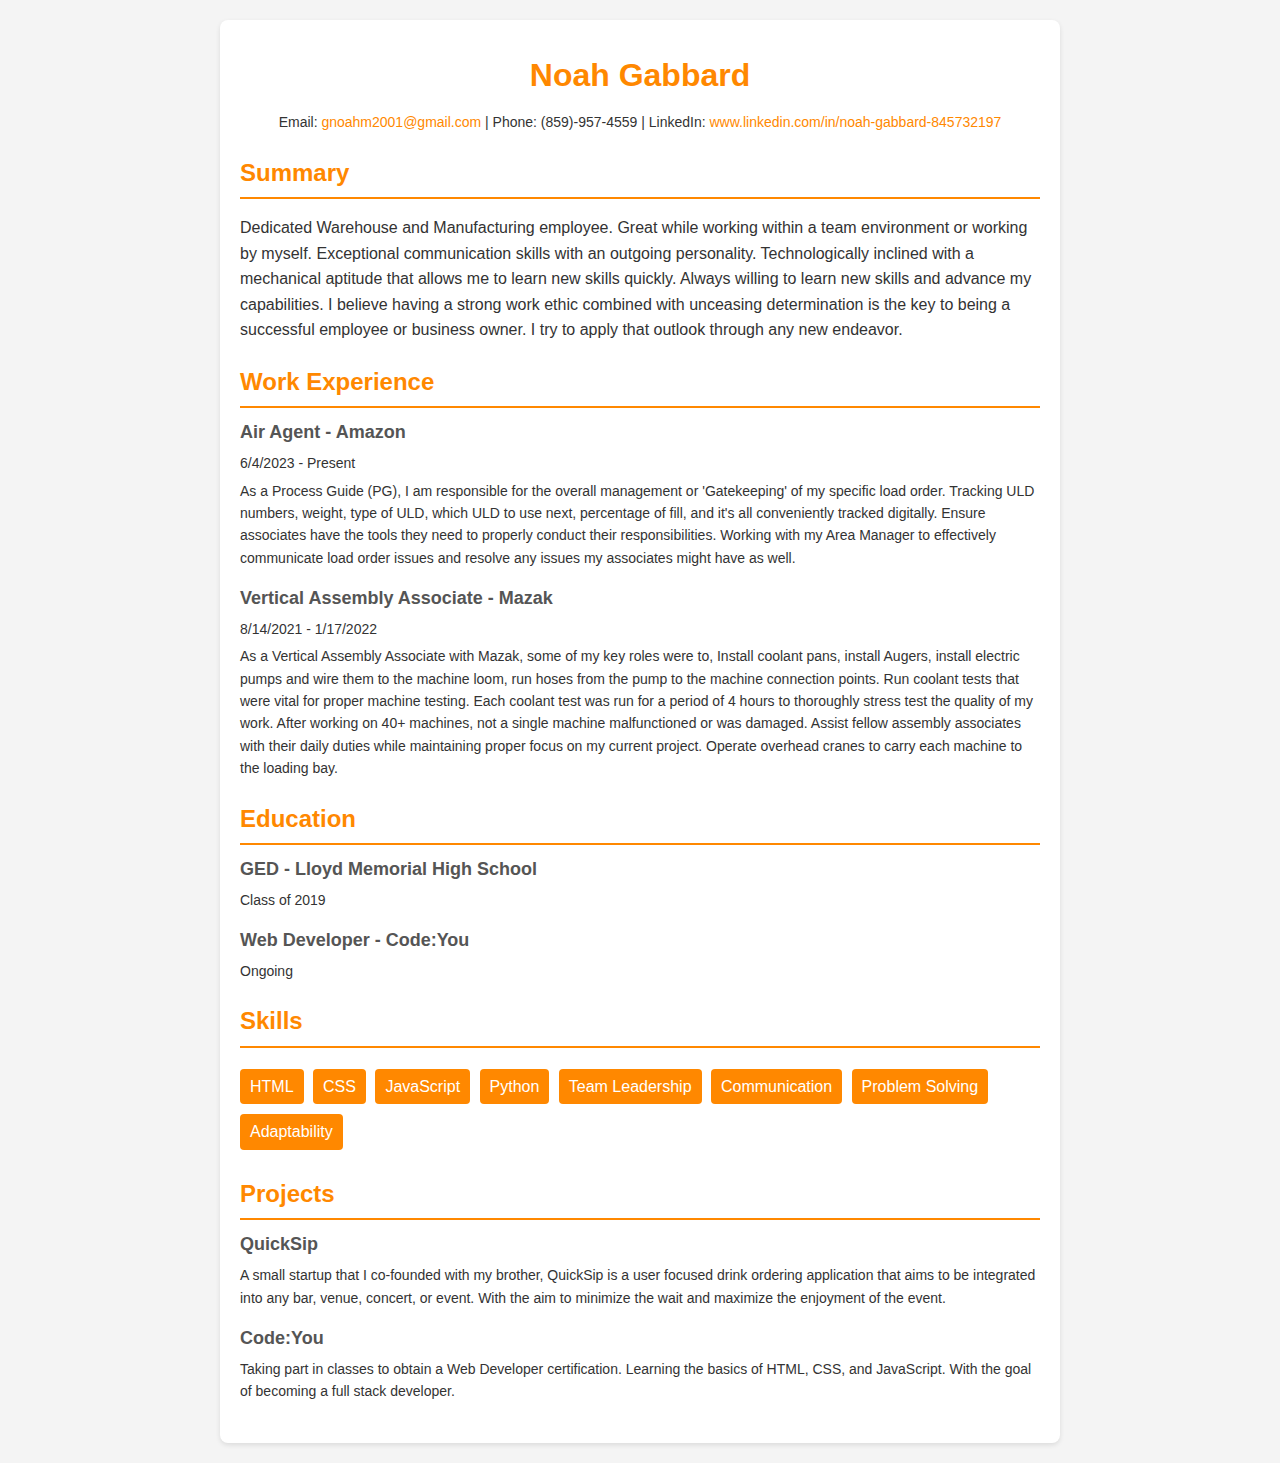
==== index.html @ 86e73adb "Added Information" ====
<!DOCTYPE html>
<html lang="en">
    <head>
        <meta charset="UTF-8" />
        <meta name="viewport" content="width=device-width, initial-scale=1.0" />
        <title>Resume Template</title>
    </head>

    <style>
        body {
            font-family: Arial, sans-serif;
            line-height: 1.6;
            margin: 0;
            padding: 0;
            color: #333;
            background-color: #f4f4f4;
        }
        .container {
            max-width: 800px;
            margin: 20px auto;
            padding: 20px;
            background: #fff;
            border-radius: 8px;
            box-shadow: 0 2px 5px rgba(0, 0, 0, 0.1);
        }
        h1,
        h2 {
            color: #ff8800;
        }
        .header {
            text-align: center;
        }
        .header h1 {
            margin: 10px 0;
        }
        .contact {
            margin: 10px 0;
            font-size: 14px;
        }
        .contact a {
            color: #ff8800;
            text-decoration: none;
        }
        .section {
            margin: 20px 0;
        }
        .section h2 {
            margin-bottom: 10px;
            border-bottom: 2px solid #ff8800;
            padding-bottom: 5px;
        }
        .item {
            margin-bottom: 15px;
        }
        .item h3 {
            margin: 0;
            font-size: 18px;
            color: #555;
        }
        .item p {
            margin: 5px 0;
            font-size: 14px;
        }
        .skills ul {
            list-style: none;
            padding: 0;
        }
        .skills ul li {
            display: inline-block;
            background: #ff8800;
            color: #fff;
            padding: 5px 10px;
            margin: 5px 5px 5px 0;
            border-radius: 4px;
        }
    </style>

    <body>
        <main class="container">
            <section class="header">
                <h1>Noah Gabbard</h1>
                <p class="contact">
                    Email:
                    <a href="mailto:yourname@example.com"
                        >gnoahm2001@gmail.com</a
                    >
                    | Phone: (859)-957-4559 | LinkedIn:
                    <a href="#">www.linkedin.com/in/noah-gabbard-845732197</a>
                </p>
            </section>
            <section class="section">
                <h2>Summary</h2>
                <p>
                    Dedicated Warehouse and Manufacturing employee.

                Great while working within a team environment or working by myself.
                Exceptional communication skills with an outgoing personality.
                Technologically inclined with a mechanical aptitude that allows me to learn new skills quickly.
                Always willing to learn new skills and advance my capabilities.

                I believe having a strong work ethic combined with unceasing determination is the key to being a successful employee or business owner. I try to apply that outlook through any new endeavor.
                </p>
            </section>
            <section class="section">
                <h2>Work Experience</h2>
                <div class="item">
                    <h3>Air Agent - Amazon</h3>
                    <p>6/4/2023 - Present</p>
                    <p>
                        As a Process Guide (PG), I am responsible for the overall management or 'Gatekeeping' of my specific load order.

                        Tracking ULD numbers, weight, type of ULD, which ULD to use next, percentage of fill, and it's all conveniently tracked digitally.
                        Ensure associates have the tools they need to properly conduct their responsibilities.
                        Working with my Area Manager to effectively communicate load order issues and resolve any issues my associates might have as well.
                        
                    </p>
                </div>
                <div class="item">
                    <h3>Vertical Assembly Associate - Mazak</h3>
                    <p>8/14/2021 - 1/17/2022</p>
                    <p>
                        As a Vertical Assembly Associate with Mazak, some of my key roles were to,

                        Install coolant pans, install Augers, install electric pumps and wire them to the machine loom, run hoses from the pump to the machine connection points.
                        Run coolant tests that were vital for proper machine testing. Each coolant test was run for a period of 4 hours to thoroughly stress test the quality of my work. After working on 40+ machines, not a single machine malfunctioned or was damaged.
                        Assist fellow assembly associates with their daily duties while maintaining proper focus on my current project.
                        Operate overhead cranes to carry each machine to the loading bay.
                        
                    </p>
                </div>
            </section>
            <div class="section">
                <h2>Education</h2>
                <div class="item">
                    <h3>GED - Lloyd Memorial High School</h3>
                    <p>Class of 2019</p>
                </div>
                <div class="item">
                    <h3>Web Developer - Code:You</h3>
                    <p>Ongoing</p>
                </div>
            </section>
            <section class="section">
                <h2>Skills</h2>
                <div class="skills">
                    <ul>
                        <li>HTML</li>
                        <li>CSS</li>
                        <li>JavaScript</li>
                        <li>Python</li>
                        <li>Team Leadership</li>
                        <li>Communication</li>
                        <li>Problem Solving</li>
                        <li>Adaptability</li>

                    </ul>
                </div>
            </section>
            <section class="section">
                <h2>Projects</h2>
                <div class="item">
                    <h3>QuickSip</h3>
                    <p>
                        A small startup that I co-founded with my brother, QuickSip is a
                        user focused drink ordering application that aims to be integrated into any bar, venue, concert, or event.
                        With the aim to minimize the wait and maximize the enjoyment of the event.
                        
                    </p>
                </div>
                <div class="item">
                    <h3>Code:You</h3>
                    <p>
                        Taking part in classes to obtain a Web Developer certification.
                        Learning the basics of HTML, CSS, and JavaScript. With the goal of becoming a full stack developer.
                        
                    </p>
                </div>
            </section>
        </main>
    </body>
</html>
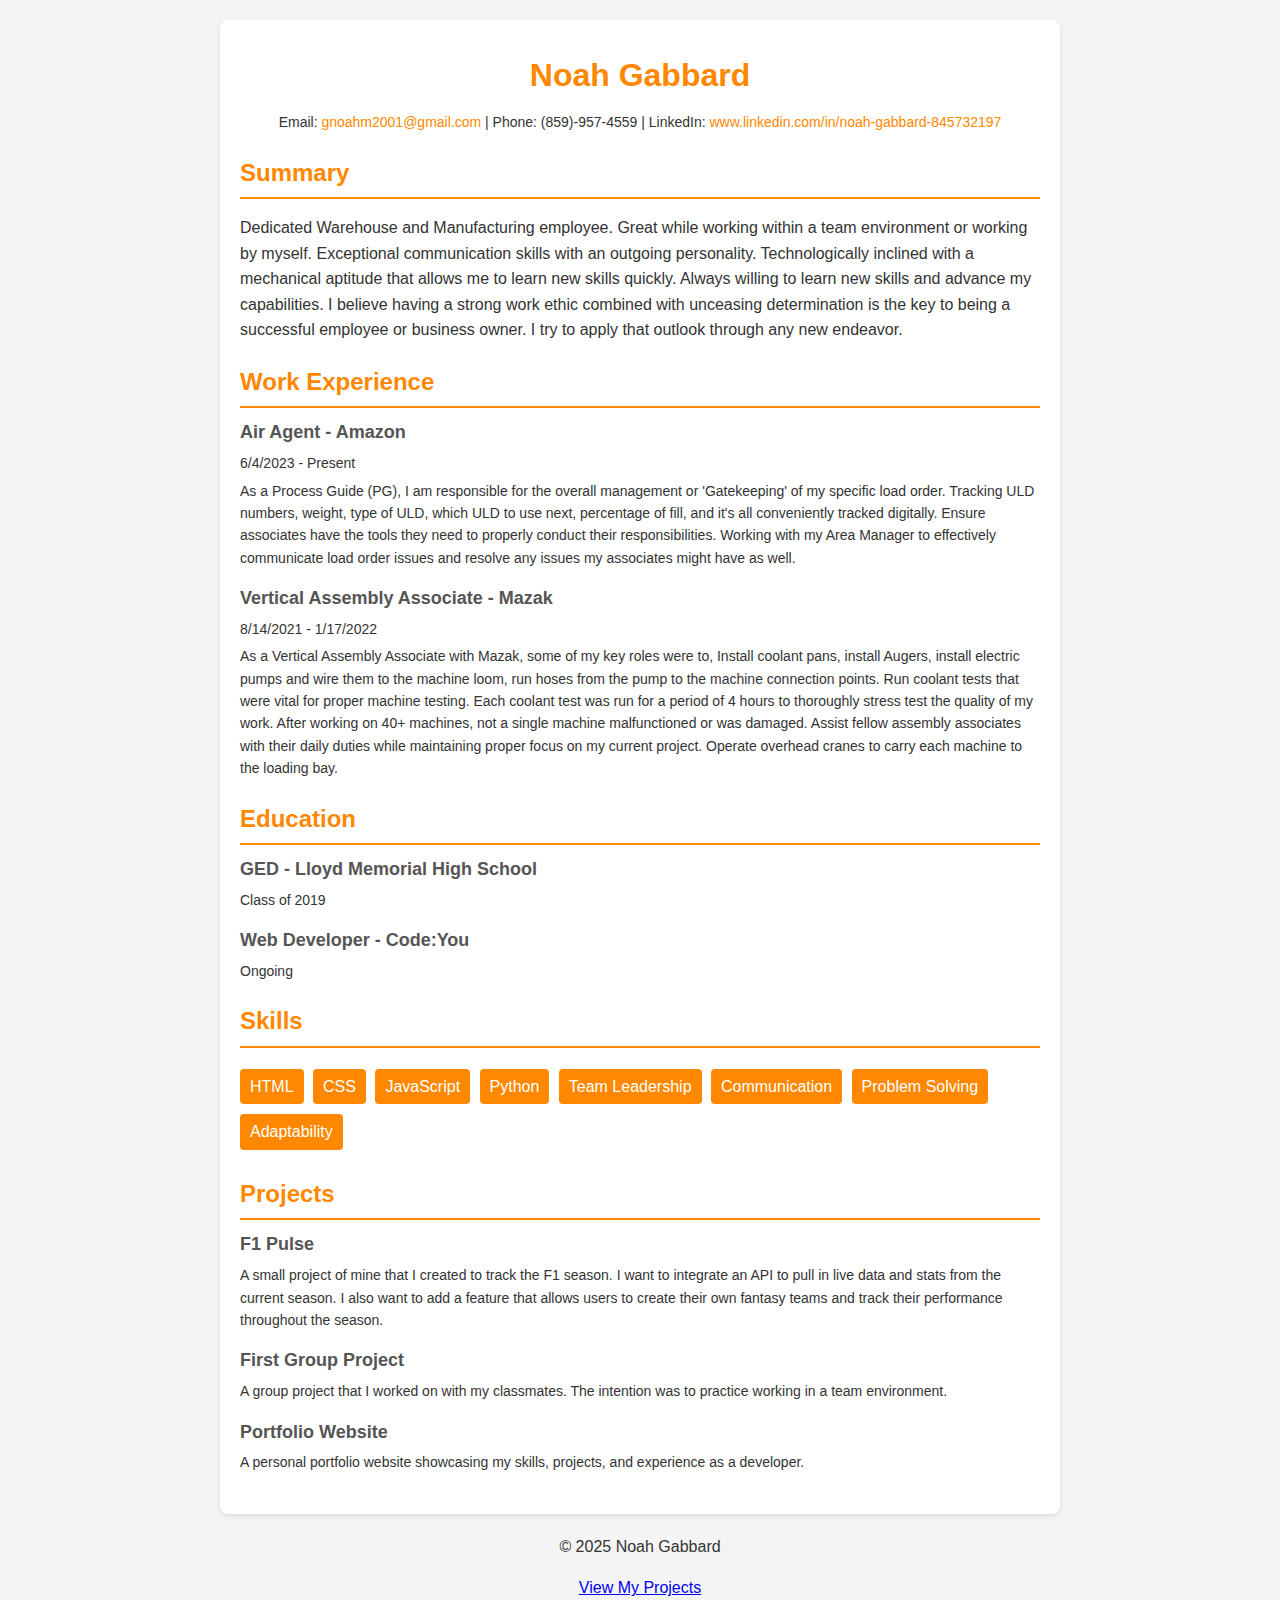
==== commit e0432f19: "Added projects.html" ====
--- a/index.html
+++ b/index.html
@@ -3,77 +3,11 @@
     <head>
         <meta charset="UTF-8" />
         <meta name="viewport" content="width=device-width, initial-scale=1.0" />
-        <title>Resume Template</title>
+        <link rel="stylesheet" href="CSS/index.css">
+        <title>Noah Gabbard's Resume</title>
     </head>
 
-    <style>
-        body {
-            font-family: Arial, sans-serif;
-            line-height: 1.6;
-            margin: 0;
-            padding: 0;
-            color: #333;
-            background-color: #f4f4f4;
-        }
-        .container {
-            max-width: 800px;
-            margin: 20px auto;
-            padding: 20px;
-            background: #fff;
-            border-radius: 8px;
-            box-shadow: 0 2px 5px rgba(0, 0, 0, 0.1);
-        }
-        h1,
-        h2 {
-            color: #ff8800;
-        }
-        .header {
-            text-align: center;
-        }
-        .header h1 {
-            margin: 10px 0;
-        }
-        .contact {
-            margin: 10px 0;
-            font-size: 14px;
-        }
-        .contact a {
-            color: #ff8800;
-            text-decoration: none;
-        }
-        .section {
-            margin: 20px 0;
-        }
-        .section h2 {
-            margin-bottom: 10px;
-            border-bottom: 2px solid #ff8800;
-            padding-bottom: 5px;
-        }
-        .item {
-            margin-bottom: 15px;
-        }
-        .item h3 {
-            margin: 0;
-            font-size: 18px;
-            color: #555;
-        }
-        .item p {
-            margin: 5px 0;
-            font-size: 14px;
-        }
-        .skills ul {
-            list-style: none;
-            padding: 0;
-        }
-        .skills ul li {
-            display: inline-block;
-            background: #ff8800;
-            color: #fff;
-            padding: 5px 10px;
-            margin: 5px 5px 5px 0;
-            border-radius: 4px;
-        }
-    </style>
+
 
     <body>
         <main class="container">
@@ -159,23 +93,31 @@
             <section class="section">
                 <h2>Projects</h2>
                 <div class="item">
-                    <h3>QuickSip</h3>
+                    <h3>F1 Pulse</h3>
                     <p>
-                        A small startup that I co-founded with my brother, QuickSip is a
-                        user focused drink ordering application that aims to be integrated into any bar, venue, concert, or event.
-                        With the aim to minimize the wait and maximize the enjoyment of the event.
+                        A small project of mine that I created to track the F1 season. I want to integrate an API to pull in live data and stats from the current season. I also want to add a feature that allows users to create their own fantasy teams and track their performance throughout the season.
                         
                     </p>
                 </div>
                 <div class="item">
-                    <h3>Code:You</h3>
+                    <h3>First Group Project</h3>
                     <p>
-                        Taking part in classes to obtain a Web Developer certification.
-                        Learning the basics of HTML, CSS, and JavaScript. With the goal of becoming a full stack developer.
+                        A group project that I worked on with my classmates. The intention was to practice working in a team environment.
+                        
+                    </p>
+                </div>
+                <div class="item">
+                    <h3>Portfolio Website</h3>
+                    <p>
+                        A personal portfolio website showcasing my skills, projects, and experience as a developer.
                         
                     </p>
                 </div>
             </section>
         </main>
+        <footer>
+            <p>© 2025 Noah Gabbard</p>
+            <p><a href="projects.html">View My Projects</a></p>
+        </footer>
     </body>
 </html>--- a/CSS/index.css
+++ b/CSS/index.css
@@ -0,0 +1,82 @@
+body {
+    font-family: Arial, sans-serif;
+    line-height: 1.6;
+    margin: 0;
+    padding: 0;
+    color: #333;
+    background-color: #f4f4f4;
+}
+
+.container {
+    max-width: 800px;
+    margin: 20px auto;
+    padding: 20px;
+    background: #fff;
+    border-radius: 8px;
+    box-shadow: 0 2px 5px rgba(0, 0, 0, 0.1);
+}
+
+h1, h2 {
+    color: #ff8800;
+}
+
+.header {
+    text-align: center;
+}
+
+.header h1 {
+    margin: 10px 0;
+}
+
+.contact {
+    margin: 10px 0;
+    font-size: 14px;
+}
+
+.contact a {
+    color: #ff8800;
+    text-decoration: none;
+}
+
+.section {
+    margin: 20px 0;
+}
+
+.section h2 {
+    margin-bottom: 10px;
+    border-bottom: 2px solid #ff8800;
+    padding-bottom: 5px;
+}
+
+.item {
+    margin-bottom: 15px;
+}
+
+.item h3 {
+    margin: 0;
+    font-size: 18px;
+    color: #555;
+}
+
+.item p {
+    margin: 5px 0;
+    font-size: 14px;
+}
+
+.skills ul {
+    list-style: none;
+    padding: 0;
+}
+
+.skills ul li {
+    display: inline-block;
+    background: #ff8800;
+    color: #fff;
+    padding: 5px 10px;
+    margin: 5px 5px 5px 0;
+    border-radius: 4px;
+}
+
+footer {
+    text-align: center;
+}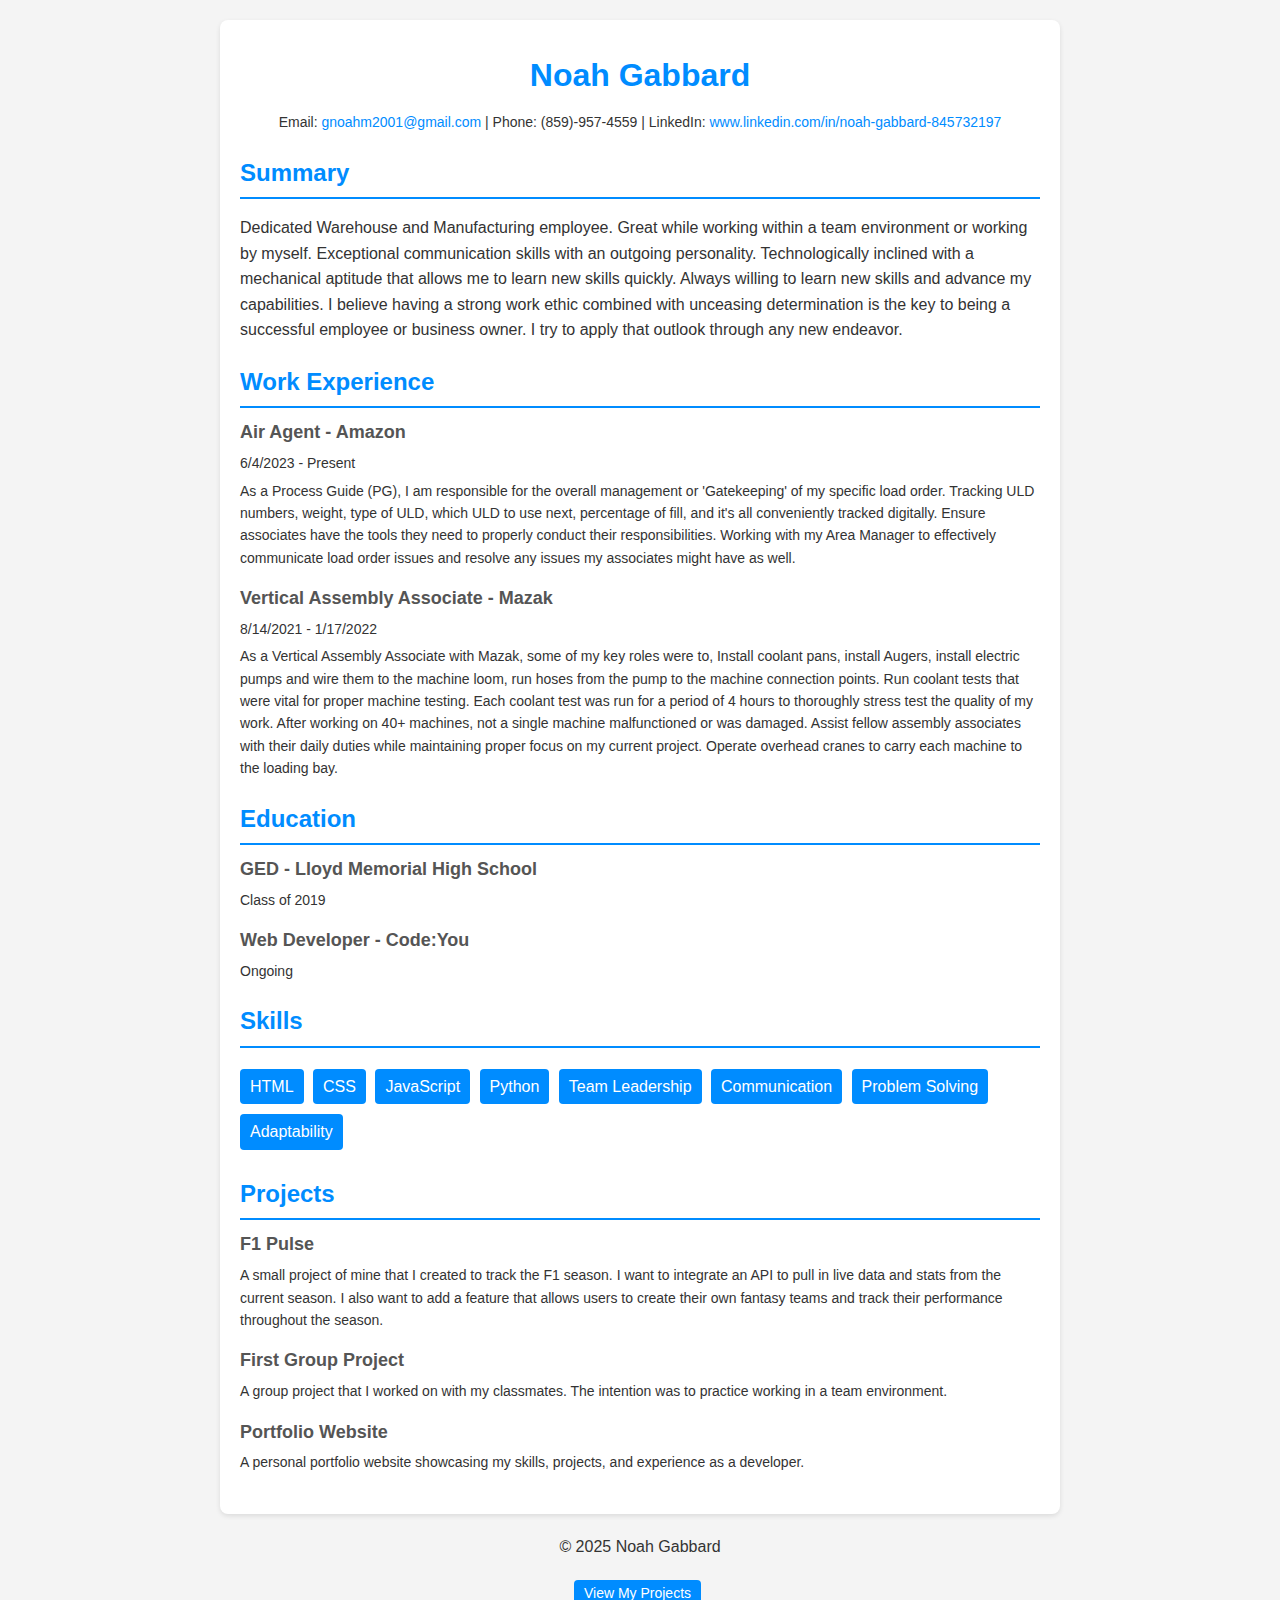
==== commit 2940d52a: "CSS commit/JS Commit" ====
--- a/index.html
+++ b/index.html
@@ -117,7 +117,14 @@
         </main>
         <footer>
             <p>© 2025 Noah Gabbard</p>
-            <p><a href="projects.html">View My Projects</a></p>
+            <p>
+                <button onclick="navigateToProjects()">View My Projects</button>
+            </p>
         </footer>
+        <script>
+            function navigateToProjects() {
+                window.location.href = "projects.html";
+            }
+        </script>
     </body>
 </html>--- a/CSS/index.css
+++ b/CSS/index.css
@@ -17,7 +17,7 @@
 }
 
 h1, h2 {
-    color: #ff8800;
+    color: #008cff;
 }
 
 .header {
@@ -34,7 +34,7 @@
 }
 
 .contact a {
-    color: #ff8800;
+    color: #008cff;
     text-decoration: none;
 }
 
@@ -44,7 +44,7 @@
 
 .section h2 {
     margin-bottom: 10px;
-    border-bottom: 2px solid #ff8800;
+    border-bottom: 2px solid #008cff;
     padding-bottom: 5px;
 }
 
@@ -70,7 +70,7 @@
 
 .skills ul li {
     display: inline-block;
-    background: #ff8800;
+    background: #008cff;
     color: #fff;
     padding: 5px 10px;
     margin: 5px 5px 5px 0;
@@ -79,4 +79,21 @@
 
 footer {
     text-align: center;
+}
+
+footer button {
+    display: inline-block;
+    background: #008cff;
+    color: #fff;
+    padding: 5px 10px;
+    margin: 5px 5px 5px 0;
+    border: none;
+    border-radius: 4px;
+    font-size: 14px;
+    cursor: pointer;
+    text-align: center;
+}
+
+footer button:hover {
+    background: #005bb5;
 }